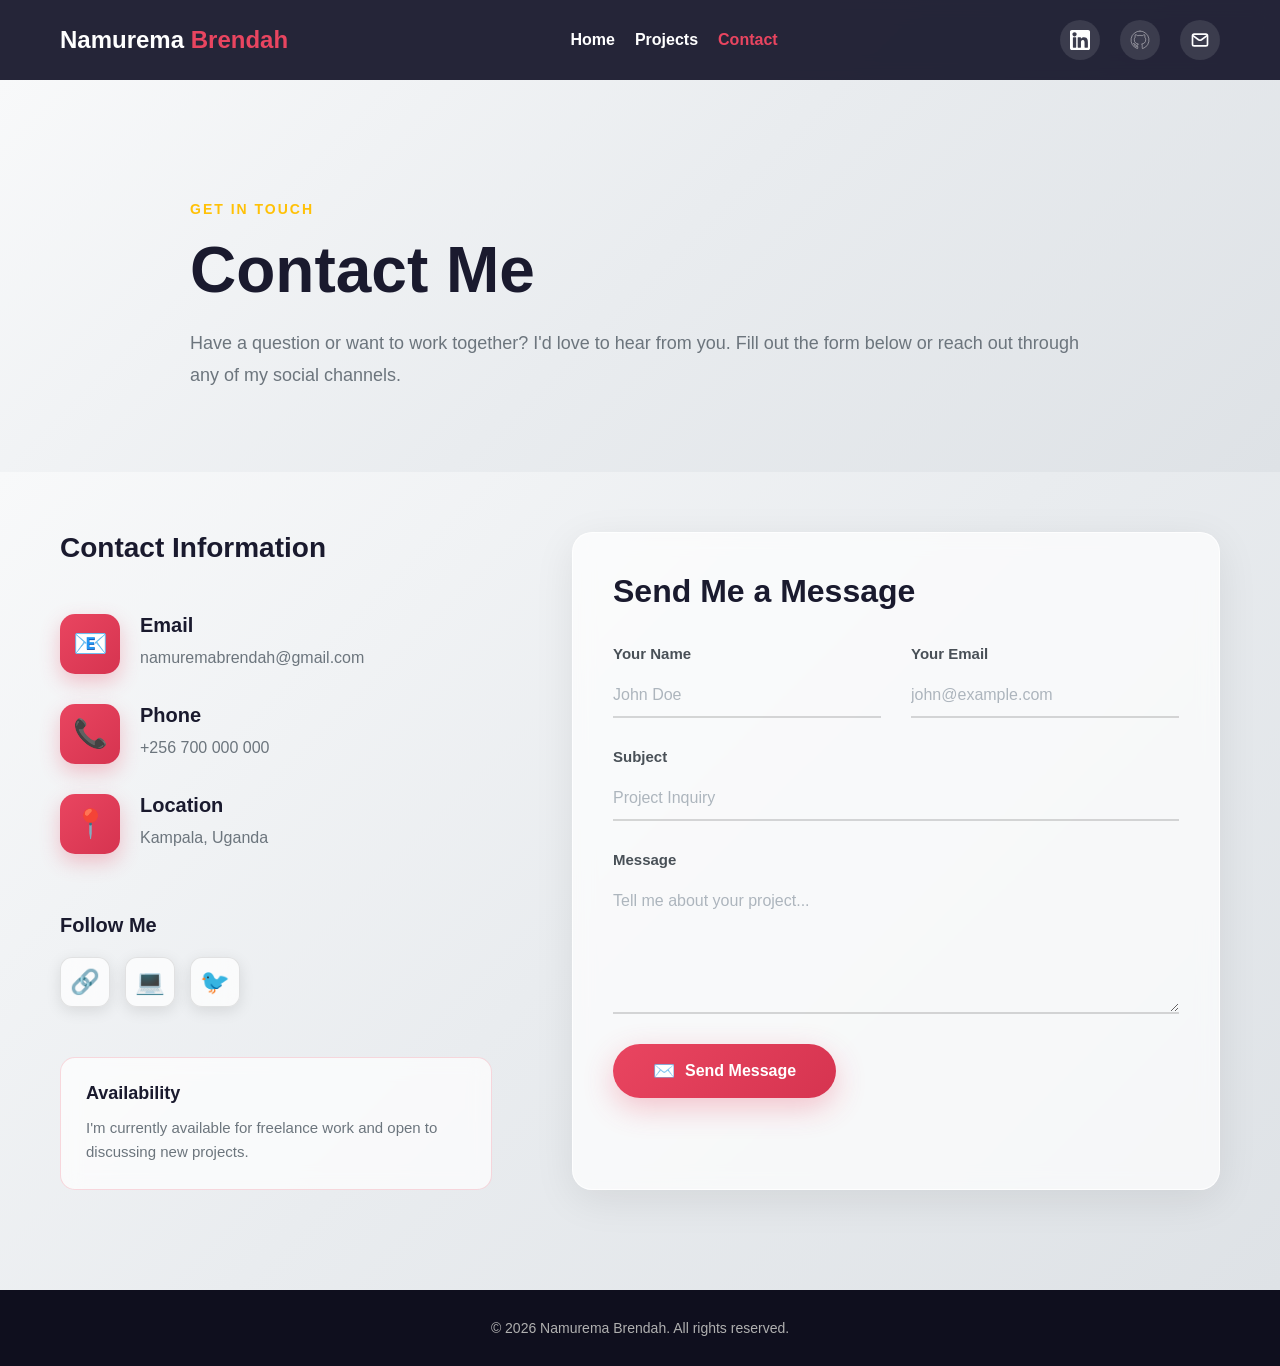
==== contact.html @ a41232cb "add the contact page" ====
<!DOCTYPE html>
<html lang="en">
<head>
    <meta charset="UTF-8">
    <meta name="viewport" content="width=device-width, initial-scale=1.0">
    <title>Contact - Brendah Namurema</title>
    <link rel="stylesheet" href="css/styles.css">
</head>
<body>
    <!-- Navigation -->
    <header class="header">
        <div class="logo">
           Namurema <span class="highlight">Brendah</span>
        </div>
        <nav class="nav">
            <a href="index.html" class="nav-link">Home</a>
            <a href="projects.html" class="nav-link">Projects</a>
            <a href="contact.html" class="nav-link active">Contact</a>
        </nav>
        <div class="social-icons">
            <a href="https://www.linkedin.com/in/brenda-namurema-421119208/" class="icon-link">
                <img src="assets/icons/linkedin-svgrepo-com.svg" alt="LinkedIn">
            </a>
            <a href="https://github.com/Namurema" class="icon-link">
                <img src="assets/icons/github-svgrepo-com.svg" alt="Github">
            </a>
            <a href="mailto:namuremabrendah@gmail.com" class="icon-link">
                <img src="assets/icons/email-svgrepo-com.svg" alt="Email">
            </a>
        </div>
    </header>

    <!-- Contact Hero Section -->
    <section class="contact-hero">
        <div class="contact-hero-content">
            <span class="section-label">GET IN TOUCH</span>
            <h1 class="contact-main-title">Contact Me</h1>
            <p class="contact-subtitle">
                Have a question or want to work together? I'd love to hear from you. Fill out the form below or 
                reach out through any of my social channels.
            </p>
        </div>
    </section>

    <!-- Contact Content Section -->
    <section class="contact-content">
        <div class="contact-container">
            
            <!-- Contact Information -->
            <div class="contact-info">
                <h2 class="contact-info-title">Contact Information</h2>
                
                <div class="contact-item">
                    <div class="contact-icon email-icon">
                        <span>📧</span>
                    </div>
                    <div class="contact-details">
                        <h3 class="contact-label">Email</h3>
                        <p class="contact-value">namuremabrendah@gmail.com</p>
                    </div>
                </div>
                
                <div class="contact-item">
                    <div class="contact-icon phone-icon">
                        <span>📞</span>
                    </div>
                    <div class="contact-details">
                        <h3 class="contact-label">Phone</h3>
                        <p class="contact-value">+256 700 000 000</p>
                    </div>
                </div>
                
                <div class="contact-item">
                    <div class="contact-icon location-icon">
                        <span>📍</span>
                    </div>
                    <div class="contact-details">
                        <h3 class="contact-label">Location</h3>
                        <p class="contact-value">Kampala, Uganda</p>
                    </div>
                </div>
                
                <div class="follow-section">
                    <h3 class="follow-title">Follow Me</h3>
                    <div class="follow-icons">
                        <a href="https://www.linkedin.com/in/brenda-namurema-421119208/" class="follow-icon">
                            <span>🔗</span>
                        </a>
                        <a href="https://github.com/Namurema" class="follow-icon">
                            <span>💻</span>
                        </a>
                        <a href="#" class="follow-icon">
                            <span>🐦</span>
                        </a>
                    </div>
                </div>
                
                <div class="availability">
                    <h3 class="availability-title">Availability</h3>
                    <p class="availability-text">
                        I'm currently available for freelance work and open to discussing new projects.
                    </p>
                </div>
            </div>
            
            <!-- Contact Form -->
            <div class="contact-form-wrapper">
                <h2 class="form-title">Send Me a Message</h2>
                <form class="contact-form" action="#" method="POST">
                    <div class="form-row">
                        <div class="form-group">
                            <label for="name">Your Name</label>
                            <input type="text" id="name" name="name" placeholder="John Doe" required>
                        </div>
                        <div class="form-group">
                            <label for="email">Your Email</label>
                            <input type="email" id="email" name="email" placeholder="john@example.com" required>
                        </div>
                    </div>
                    
                    <div class="form-group">
                        <label for="subject">Subject</label>
                        <input type="text" id="subject" name="subject" placeholder="Project Inquiry" required>
                    </div>
                    
                    <div class="form-group">
                        <label for="message">Message</label>
                        <textarea id="message" name="message" rows="6" placeholder="Tell me about your project..." required></textarea>
                    </div>
                    
                    <button type="submit" class="btn-submit">
                        <span class="submit-icon">✉️</span>
                        Send Message
                    </button>
                </form>
            </div>
            
        </div>
    </section>

    <!-- Footer -->
    <footer class="footer">
        <p class="footer-text">© 2026 Namurema Brendah. All rights reserved.</p>
    </footer>

</body>
</html>
---- css/styles.css ----
*{
    margin : 0;
    padding : 0;
    box-sizing : border-box;
}
body {
    font-family: 'Arial', sans-serif;
    background: linear-gradient(135deg, #f8f9fa 0%, #e9ecef 50%, #dee2e6 100%);
    color: #333;
    min-height: 100vh;
}
.header {
    display: flex;
    justify-content: space-between;
    align-items: center;
    padding: 20px 60px;
    background: rgba(26, 26, 46, 0.95);
    backdrop-filter: blur(10px);
}
.logo {
    font-size: 24px;
    font-weight: 600;
    color: white;
}

.highlight {
    color: #e94560;
}
.nav {
    display: flex;
    gap: 20px;
}
.nav-link {
    color: white;
    text-decoration: none;
    font-size: 16px;
    transition: color 0.3s ;
    font-weight: 600;
}
.nav-link:hover,
.nav-link.active {
    color: #e94560;
}
.social-icons {
    display: flex;
    gap: 20px;
}
.icon-link {
    width: 40px;
    height: 40px;
    display: flex;
    align-items: center;
    justify-content: center;
    border-radius: 50%;
    background: rgba(255, 255, 255, 0.1);
    transition: all 0.3s ease;
}
.icon-link:hover {
    background: #e94560;
    transform: translateY(-3px);
    box-shadow: 0 5px 15px rgba(233, 69, 96, 0.4);
}
.icon-link img {
    width: 20px;
    height: 20px;
    filter: brightness(0) invert(1);
    transition: all 0.3s ease;
}
.icon-link:hover img {
    filter: brightness(0) invert(1);
    transform: scale(1.1);
}

.hero {
    display: flex;
    justify-content: space-between;
    align-items: center;
    padding: 80px 60px;
    min-height: calc(100vh - 84px);
    gap: 60px;
}
.hero-content {
    max-width: 600px;
    flex: 1;
}

.hero-title {
    font-size: 64px;
    font-weight: 700;
    color: #1a1a2e;
    margin-bottom: 10px;
    line-height: 1.2;
}

.hero-subtitle {
    font-size: 32px;
    font-weight: 400;
    color: #495057;
    margin-bottom: 30px;
}

.hero-description {
    font-size: 18px;
    line-height: 1.8;
    color: #6c757d;
    margin-bottom: 40px;
    max-width: 540px;
}
.hero-buttons {
    display: flex;
    gap: 20px;
    flex-wrap: wrap;
}
.btn {
    padding: 16px 32px;
    font-size: 16px;
    font-weight: 600;
    border: 2px solid transparent;
    border-radius: 50px;
    cursor: pointer;
    transition: all 0.3s;
    text-decoration: none;
    display: inline-flex;
    align-items: center;
    gap: 10px;
}
.btn-primary {
    background: linear-gradient(135deg, #e94560 0%, #d63450 100%);
    color: white;
    box-shadow: 0 8px 20px rgba(233, 69, 96, 0.3) ;
}
.btn-primary:hover {
    transform: translateY(-2px);
    box-shadow:0 8px 20px rgba(233, 69, 96, 0.3);
}

.btn-secondary {
    background: transparent;
    color: #e94560;
    border: 2px solid #e94560;
}

.btn-secondary:hover {
    background: #e94560;
    color: #fff;
    transform: translateY(-2px);
}

.btn-icon {
    font-size: 20px;
}

.btn-arrow {
    font-size: 20px;
    transition: transform 0.3s;
}

.btn-secondary:hover .btn-arrow {
    transform: translateX(5px);
}

/* Profile Image with Pink Side Border */
.hero-image {
    flex: 1;
    display: flex;
    justify-content: center;
    align-items: center;
    position: relative;
    max-width: 500px;
}

.hero-image img {
    width: 450px;
    height: 550px;
    object-fit: cover;
    border-radius: 20px;
    position: relative;
    z-index: 2;
}

/* Solid pink L-shaped border/shadow on right and bottom */
.hero-image::before {
    content: '';
    position: absolute;
    width: 450px;
    height: 550px;
    background: #e94560;
    border-radius: 20px;
    top: 20px;
    right: -20px;
    z-index: 1;
}

/* Subtle glow effect */
.hero-image::after {
    content: '';
    position: absolute;
    width: 450px;
    height: 550px;
    border-radius: 20px;
    background: radial-gradient(circle, rgba(233, 69, 96, 0.15) 0%, transparent 70%);
    top: 0;
    left: 0;
    z-index: 0;
}
@media (max-width: 1024px) {
    .hero {
        flex-direction: column;
        text-align: center;
        padding: 60px 40px;
    }
    
    .hero-content {
        max-width: 100%;
    }
    
    .hero-title {
        font-size: 56px;
    }
    
    .hero-buttons {
        justify-content: center;
    }
    
    .hero-image img {
        width: 350px;
        height: 430px;
    }
    
    .hero-image::before {
        width: 350px;
        height: 430px;
        top: 15px;
        right: -15px;
    }
    
    .hero-image::after {
        width: 350px;
        height: 430px;
    }
}

@media (max-width: 768px) {
    .header {
        padding: 15px 30px;
        flex-wrap: wrap;
        gap: 15px;
    }
    
    .nav {
        order: 3;
        width: 100%;
        justify-content: center;
        gap: 20px;
    }
    
    .hero-title {
        font-size: 48px;
    }
    
    .hero-subtitle {
        font-size: 24px;
    }
    
    .hero-image img {
        width: 300px;
        height: 370px;
    }
    
    .hero-image::before {
        width: 300px;
        height: 370px;
        top: 15px;
        right: -15px;
    }
    
    .hero-image::after {
        width: 300px;
        height: 370px;
    }
}

/* ============================================
   ABOUT SECTION
   ============================================ */
.about {
    background: #1a1a2e;
    padding: 100px 60px;
}

.about-content {
    display: grid;
    grid-template-columns: 1fr 1fr;
    gap: 80px;
    max-width: 1400px;
    margin: 0 auto;
}

.section-label {
    color: #ffc107;
    font-size: 14px;
    font-weight: 700;
    letter-spacing: 2px;
    text-transform: uppercase;
}

.section-title {
    font-size: 48px;
    font-weight: 700;
    color: #fff;
    margin: 15px 0 30px;
    position: relative;
    display: inline-block;
}

.section-title::after {
    content: '';
    position: absolute;
    bottom: -10px;
    left: 0;
    width: 100px;
    height: 4px;
    background: #e94560;
}

.about-description {
    color: #c7c7c7;
    font-size: 18px;
    line-height: 1.8;
    margin-bottom: 20px;
}

.stats-grid {
    display: grid;
    grid-template-columns: repeat(2, 1fr);
    gap: 40px;
    margin-top: 50px;
}

.stat-item {
    text-align: left;
}

.stat-number {
    font-size: 48px;
    font-weight: 700;
    color: #e94560;
    margin-bottom: 10px;
}

.stat-label {
    color: #b0b0b0;
    font-size: 16px;
}

.about-skills {
    color: #fff;
}

.skills-title {
    font-size: 32px;
    font-weight: 700;
    margin-bottom: 40px;
}

.skill-item {
    margin-bottom: 30px;
}

.skill-header {
    display: flex;
    justify-content: space-between;
    margin-bottom: 10px;
}

.skill-name {
    font-size: 18px;
    color: #fff;
}

.skill-percentage {
    font-size: 18px;
    font-weight: 700;
    color: #e94560;
}

.skill-bar {
    width: 100%;
    height: 10px;
    background: #2a2a3e;
    border-radius: 10px;
    overflow: hidden;
}

.skill-progress {
    height: 100%;
    background: linear-gradient(90deg, #e94560 0%, #d63450 100%);
    border-radius: 10px;
    transition: width 1s ease;
}

/* ============================================
   PORTFOLIO SECTION
   ============================================ */
.portfolio {
    background: #f8f9fa;
    padding: 100px 60px;
}

.portfolio-container {
    max-width: 1400px;
    margin: 0 auto;
}

.portfolio .section-title {
    color: #1a1a2e;
}

.projects-grid {
    display: grid;
    grid-template-columns: repeat(3, 1fr);
    gap: 30px;
    margin: 60px 0;
}

.project-card {
    border-radius: 20px;
    overflow: hidden;
    box-shadow: 0 10px 30px rgba(0, 0, 0, 0.1);
    transition: transform 0.3s ease, box-shadow 0.3s ease;
    cursor: pointer;
}

.project-card:hover {
    transform: translateY(-10px);
    box-shadow: 0 15px 40px rgba(233, 69, 96, 0.2);
}

.project-card img {
    width: 100%;
    height: 300px;
    object-fit: cover;
    display: block;
}

.btn-view-all {
    display: inline-flex;
    align-items: center;
    gap: 10px;
    padding: 16px 40px;
    background: transparent;
    color: #e94560;
    border: 2px solid #e94560;
    border-radius: 50px;
    font-size: 16px;
    font-weight: 600;
    text-decoration: none;
    transition: all 0.3s ease;
    margin: 20px auto;
    display: block;
    width: fit-content;
}

.btn-view-all:hover {
    background: #e94560;
    color: #fff;
    transform: translateY(-2px);
}

.btn-view-all .btn-arrow {
    transition: transform 0.3s;
}

.btn-view-all:hover .btn-arrow {
    transform: translateX(5px);
}

/* ============================================
   SERVICES SECTION
   ============================================ */
.services {
    background: #1a1a2e;
    padding: 100px 60px;
}

.services-container {
    max-width: 1400px;
    margin: 0 auto;
}

.services .section-title {
    color: #fff;
    margin-bottom: 60px;
}

.services-grid {
    display: grid;
    grid-template-columns: repeat(3, 1fr);
    gap: 30px;
}

.service-card {
    background: rgba(255, 255, 255, 0.05);
    padding: 40px 30px;
    border-radius: 15px;
    border: 1px solid rgba(255, 255, 255, 0.1);
    transition: all 0.3s ease;
}

.service-card:hover {
    background: rgba(233, 69, 96, 0.1);
    border-color: #e94560;
    transform: translateY(-5px);
}

.service-icon {
    font-size: 48px;
    margin-bottom: 20px;
}

.service-title {
    font-size: 24px;
    font-weight: 700;
    color: #fff;
    margin-bottom: 15px;
}

.service-description {
    color: #b0b0b0;
    font-size: 16px;
    line-height: 1.6;
}

/* ============================================
   CTA SECTION
   ============================================ */
.cta {
    background: #f8f9fa;
    padding: 100px 60px;
    text-align: center;
}

.cta-container {
    max-width: 900px;
    margin: 0 auto;
}

.cta-title {
    font-size: 48px;
    font-weight: 700;
    color: #1a1a2e;
    margin-bottom: 20px;
}

.cta-description {
    font-size: 18px;
    color: #6c757d;
    line-height: 1.8;
    margin-bottom: 40px;
}

.btn-cta {
    padding: 18px 50px;
    background: linear-gradient(135deg, #e94560 0%, #d63450 100%);
    color: #fff;
    border: none;
    border-radius: 50px;
    font-size: 18px;
    font-weight: 600;
    text-decoration: none;
    display: inline-block;
    box-shadow: 0 10px 30px rgba(233, 69, 96, 0.3);
    transition: all 0.3s ease;
}

.btn-cta:hover {
    transform: translateY(-3px);
    box-shadow: 0 15px 40px rgba(233, 69, 96, 0.4);
}

/* ============================================
   FOOTER
   ============================================ */
.footer {
    background: #0f0f1e;
    padding: 30px 60px;
    text-align: center;
}

.footer-text {
    color: #b0b0b0;
    font-size: 14px;
}

/* ============================================
   ADDITIONAL RESPONSIVE DESIGN
   ============================================ */
@media (max-width: 1024px) {
    .about-content {
        grid-template-columns: 1fr;
        gap: 60px;
    }
    
    .projects-grid {
        grid-template-columns: repeat(2, 1fr);
    }
    
    .services-grid {
        grid-template-columns: repeat(2, 1fr);
    }
}

@media (max-width: 768px) {
    .about,
    .portfolio,
    .services,
    .cta {
        padding: 60px 30px;
    }
    
    .section-title {
        font-size: 36px;
    }
    
    .stats-grid {
        grid-template-columns: 1fr;
        gap: 30px;
    }
    
    .projects-grid {
        grid-template-columns: 1fr;
    }
    
    .services-grid {
        grid-template-columns: 1fr;
    }
    
    .cta-title {
        font-size: 32px;
    }
}

/* ============================================
   PROJECTS PAGE STYLES
   ============================================ */

/* Projects Hero Section */
.projects-hero {
    background: linear-gradient(135deg, #f8f9fa 0%, #e9ecef 50%, #dee2e6 100%);
    padding: 120px 60px 80px;
    text-align: center;
}

.projects-hero-content {
    max-width: 900px;
    margin: 0 auto;
}

.projects-main-title {
    font-size: 64px;
    font-weight: 700;
    color: #1a1a2e;
    margin: 15px 0 20px;
}

.projects-subtitle {
    font-size: 18px;
    color: #6c757d;
    line-height: 1.8;
}

/* Filter Section with Glass Morphism */
.projects-filter-section {
    background: linear-gradient(135deg, #f8f9fa 0%, #e9ecef 50%, #dee2e6 100%);
    padding: 40px 60px;
    position: sticky;
    top: 0;
    z-index: 100;
    backdrop-filter: blur(10px);
}

.filter-container {
    display: flex;
    justify-content: center;
    gap: 15px;
    flex-wrap: wrap;
    max-width: 1400px;
    margin: 0 auto;
}

.filter-btn {
    padding: 12px 28px;
    background: rgba(255, 255, 255, 0.4);
    backdrop-filter: blur(10px);
    border: 1px solid rgba(255, 255, 255, 0.6);
    border-radius: 50px;
    color: #495057;
    font-size: 15px;
    font-weight: 600;
    cursor: pointer;
    transition: all 0.3s ease;
    box-shadow: 0 4px 15px rgba(0, 0, 0, 0.1);
}

.filter-btn:hover {
    background: rgba(233, 69, 96, 0.2);
    border-color: #e94560;
    color: #e94560;
    transform: translateY(-2px);
    box-shadow: 0 6px 20px rgba(233, 69, 96, 0.2);
}

.filter-btn.active {
    background: linear-gradient(135deg, #e94560 0%, #d63450 100%);
    border-color: #e94560;
    color: #fff;
    box-shadow: 0 6px 20px rgba(233, 69, 96, 0.3);
}

/* All Projects Section */
.all-projects {
    background: linear-gradient(135deg, #f8f9fa 0%, #e9ecef 50%, #dee2e6 100%);
    padding: 60px 60px 100px;
}

.all-projects-container {
    max-width: 1400px;
    margin: 0 auto;
    display: grid;
    grid-template-columns: repeat(3, 1fr);
    gap: 40px;
}

/* Project Item with Glass Morphism */
.project-item {
    background: rgba(255, 255, 255, 0.6);
    backdrop-filter: blur(10px);
    border: 1px solid rgba(255, 255, 255, 0.8);
    border-radius: 20px;
    overflow: hidden;
    box-shadow: 0 10px 40px rgba(0, 0, 0, 0.1);
    transition: all 0.4s ease;
}

.project-item:hover {
    transform: translateY(-10px);
    box-shadow: 0 20px 60px rgba(233, 69, 96, 0.15);
    border-color: rgba(233, 69, 96, 0.3);
}

.project-image-wrapper {
    width: 100%;
    height: 250px;
    overflow: hidden;
    position: relative;
}

.project-image-wrapper::after {
    content: '';
    position: absolute;
    top: 0;
    left: 0;
    right: 0;
    bottom: 0;
    background: linear-gradient(180deg, transparent 0%, rgba(0, 0, 0, 0.3) 100%);
    opacity: 0;
    transition: opacity 0.3s;
}

.project-item:hover .project-image-wrapper::after {
    opacity: 1;
}

.project-image-wrapper img {
    width: 100%;
    height: 100%;
    object-fit: cover;
    transition: transform 0.4s ease;
}

.project-item:hover .project-image-wrapper img {
    transform: scale(1.1);
}

.project-info {
    padding: 30px;
}

.project-category {
    display: inline-block;
    padding: 6px 16px;
    border-radius: 20px;
    font-size: 12px;
    font-weight: 700;
    text-transform: uppercase;
    letter-spacing: 1px;
    margin-bottom: 15px;
}

.project-category.web-dev {
    background: rgba(255, 193, 7, 0.2);
    color: #ff9800;
    border: 1px solid rgba(255, 193, 7, 0.4);
}

.project-category.mobile-app {
    background: rgba(255, 193, 7, 0.2);
    color: #ff9800;
    border: 1px solid rgba(255, 193, 7, 0.4);
}

.project-category.ui-design {
    background: rgba(255, 193, 7, 0.2);
    color: #ff9800;
    border: 1px solid rgba(255, 193, 7, 0.4);
}

.project-category.fullstack-dev {
    background: rgba(255, 193, 7, 0.2);
    color: #ff9800;
    border: 1px solid rgba(255, 193, 7, 0.4);
}

.project-name {
    font-size: 24px;
    font-weight: 700;
    color: #e94560;
    margin-bottom: 12px;
}

.project-desc {
    font-size: 15px;
    color: #6c757d;
    line-height: 1.6;
    margin-bottom: 20px;
}

.project-tech {
    display: flex;
    flex-wrap: wrap;
    gap: 8px;
    margin-bottom: 20px;
}

.tech-tag {
    padding: 6px 14px;
    background: rgba(26, 26, 46, 0.08);
    border: 1px solid rgba(26, 26, 46, 0.15);
    border-radius: 20px;
    font-size: 13px;
    color: #495057;
    font-weight: 500;
}

.project-links {
    display: flex;
    gap: 15px;
}

.project-link {
    display: inline-flex;
    align-items: center;
    gap: 6px;
    padding: 8px 16px;
    background: rgba(233, 69, 96, 0.1);
    border: 1px solid rgba(233, 69, 96, 0.3);
    border-radius: 20px;
    color: #e94560;
    font-size: 14px;
    font-weight: 600;
    text-decoration: none;
    transition: all 0.3s ease;
}

.project-link:hover {
    background: #e94560;
    color: #fff;
    transform: translateY(-2px);
    box-shadow: 0 5px 15px rgba(233, 69, 96, 0.3);
}

.link-icon {
    font-size: 16px;
}

/* Project CTA Section */
.project-cta {
    background: #fff;
    padding: 100px 60px;
    text-align: center;
}

.project-cta-container {
    max-width: 900px;
    margin: 0 auto;
}

.project-cta-title {
    font-size: 48px;
    font-weight: 700;
    color: #1a1a2e;
    margin-bottom: 20px;
}

.project-cta-description {
    font-size: 18px;
    color: #6c757d;
    line-height: 1.8;
    margin-bottom: 40px;
}

/* Responsive Design for Projects Page */
@media (max-width: 1024px) {
    .all-projects-container {
        grid-template-columns: repeat(2, 1fr);
        gap: 30px;
    }
    
    .projects-main-title {
        font-size: 48px;
    }
}

@media (max-width: 768px) {
    .projects-hero {
        padding: 80px 30px 60px;
    }
    
    .projects-main-title {
        font-size: 36px;
    }
    
    .projects-filter-section {
        padding: 30px 20px;
    }
    
    .filter-container {
        gap: 10px;
    }
    
    .filter-btn {
        padding: 10px 20px;
        font-size: 14px;
    }
    
    .all-projects {
        padding: 40px 20px 60px;
    }
    
    .all-projects-container {
        grid-template-columns: 1fr;
        gap: 30px;
    }
    
    .project-cta {
        padding: 60px 30px;
    }
    
    .project-cta-title {
        font-size: 32px;
    }
}

/* ============================================
   CONTACT PAGE STYLES
   ============================================ */

/* Contact Hero Section */
.contact-hero {
    background: linear-gradient(135deg, #f8f9fa 0%, #e9ecef 50%, #dee2e6 100%);
    padding: 120px 60px 80px;
}

.contact-hero-content {
    max-width: 900px;
    margin: 0 auto;
}

.contact-main-title {
    font-size: 64px;
    font-weight: 700;
    color: #1a1a2e;
    margin: 15px 0 20px;
}

.contact-subtitle {
    font-size: 18px;
    color: #6c757d;
    line-height: 1.8;
}

/* Contact Content Section */
.contact-content {
    background: linear-gradient(135deg, #f8f9fa 0%, #e9ecef 50%, #dee2e6 100%);
    padding: 60px 60px 100px;
}

.contact-container {
    max-width: 1400px;
    margin: 0 auto;
    display: grid;
    grid-template-columns: 1fr 1.5fr;
    gap: 80px;
}

/* Contact Information */
.contact-info {
    display: flex;
    flex-direction: column;
    gap: 30px;
}

.contact-info-title {
    font-size: 28px;
    font-weight: 700;
    color: #1a1a2e;
    margin-bottom: 20px;
}

.contact-item {
    display: flex;
    align-items: flex-start;
    gap: 20px;
}

.contact-icon {
    width: 60px;
    height: 60px;
    border-radius: 15px;
    display: flex;
    align-items: center;
    justify-content: center;
    font-size: 28px;
    flex-shrink: 0;
    background: linear-gradient(135deg, #e94560 0%, #d63450 100%);
    box-shadow: 0 8px 20px rgba(233, 69, 96, 0.3);
}

.contact-details {
    flex: 1;
}

.contact-label {
    font-size: 20px;
    font-weight: 700;
    color: #1a1a2e;
    margin-bottom: 8px;
}

.contact-value {
    font-size: 16px;
    color: #6c757d;
    line-height: 1.6;
}

/* Follow Section */
.follow-section {
    margin-top: 30px;
}

.follow-title {
    font-size: 20px;
    font-weight: 700;
    color: #1a1a2e;
    margin-bottom: 20px;
}

.follow-icons {
    display: flex;
    gap: 15px;
}

.follow-icon {
    width: 50px;
    height: 50px;
    border-radius: 12px;
    background: rgba(255, 255, 255, 0.7);
    backdrop-filter: blur(10px);
    border: 1px solid rgba(0, 0, 0, 0.1);
    display: flex;
    align-items: center;
    justify-content: center;
    font-size: 24px;
    text-decoration: none;
    transition: all 0.3s ease;
    box-shadow: 0 4px 15px rgba(0, 0, 0, 0.1);
}

.follow-icon:hover {
    background: #e94560;
    transform: translateY(-3px);
    box-shadow: 0 8px 20px rgba(233, 69, 96, 0.3);
}

/* Availability */
.availability {
    padding: 25px;
    background: rgba(255, 255, 255, 0.7);
    backdrop-filter: blur(10px);
    border: 1px solid rgba(233, 69, 96, 0.2);
    border-radius: 15px;
    margin-top: 20px;
}

.availability-title {
    font-size: 18px;
    font-weight: 700;
    color: #1a1a2e;
    margin-bottom: 12px;
}

.availability-text {
    font-size: 15px;
    color: #6c757d;
    line-height: 1.6;
}

/* Contact Form */
.contact-form-wrapper {
    background: rgba(255, 255, 255, 0.7);
    backdrop-filter: blur(10px);
    border: 1px solid rgba(255, 255, 255, 0.8);
    border-radius: 20px;
    padding: 40px;
    box-shadow: 0 10px 40px rgba(0, 0, 0, 0.08);
}

.form-title {
    font-size: 32px;
    font-weight: 700;
    color: #1a1a2e;
    margin-bottom: 35px;
}

.contact-form {
    display: flex;
    flex-direction: column;
    gap: 30px;
}

.form-row {
    display: grid;
    grid-template-columns: 1fr 1fr;
    gap: 30px;
}

.form-group {
    display: flex;
    flex-direction: column;
}

.form-group label {
    font-size: 15px;
    font-weight: 600;
    color: #495057;
    margin-bottom: 12px;
}

/* Line-style inputs */
.form-group input,
.form-group textarea {
    font-family: 'Arial', sans-serif;
    font-size: 16px;
    padding: 12px 0;
    background: transparent;
    border: none;
    border-bottom: 2px solid rgba(0, 0, 0, 0.15);
    color: #1a1a2e;
    transition: all 0.3s ease;
    outline: none;
}

.form-group input::placeholder,
.form-group textarea::placeholder {
    color: #adb5bd;
}

.form-group input:focus,
.form-group textarea:focus {
    border-bottom-color: #e94560;
    padding-left: 8px;
}

.form-group textarea {
    resize: vertical;
    min-height: 120px;
}

.btn-submit {
    width: fit-content;
    padding: 16px 40px;
    background: linear-gradient(135deg, #e94560 0%, #d63450 100%);
    color: #fff;
    border: none;
    border-radius: 50px;
    font-size: 16px;
    font-weight: 600;
    display: inline-flex;
    align-items: center;
    gap: 10px;
    cursor: pointer;
    box-shadow: 0 10px 30px rgba(233, 69, 96, 0.3);
    transition: all 0.3s ease;
}

.btn-submit:hover {
    transform: translateY(-3px);
    box-shadow: 0 15px 40px rgba(233, 69, 96, 0.4);
}

.submit-icon {
    font-size: 18px;
}

/* Responsive Design for Contact Page */
@media (max-width: 1024px) {
    .contact-container {
        grid-template-columns: 1fr;
        gap: 60px;
    }
    
    .contact-main-title {
        font-size: 48px;
    }
}

@media (max-width: 768px) {
    .contact-hero {
        padding: 80px 30px 60px;
    }
    
    .contact-main-title {
        font-size: 36px;
    }
    
    .contact-content {
        padding: 40px 20px 60px;
    }
    
    .contact-form-wrapper {
        padding: 30px 20px;
    }
    
    .form-row {
        grid-template-columns: 1fr;
        gap: 30px;
    }
    
    .form-title {
        font-size: 24px;
    }
}
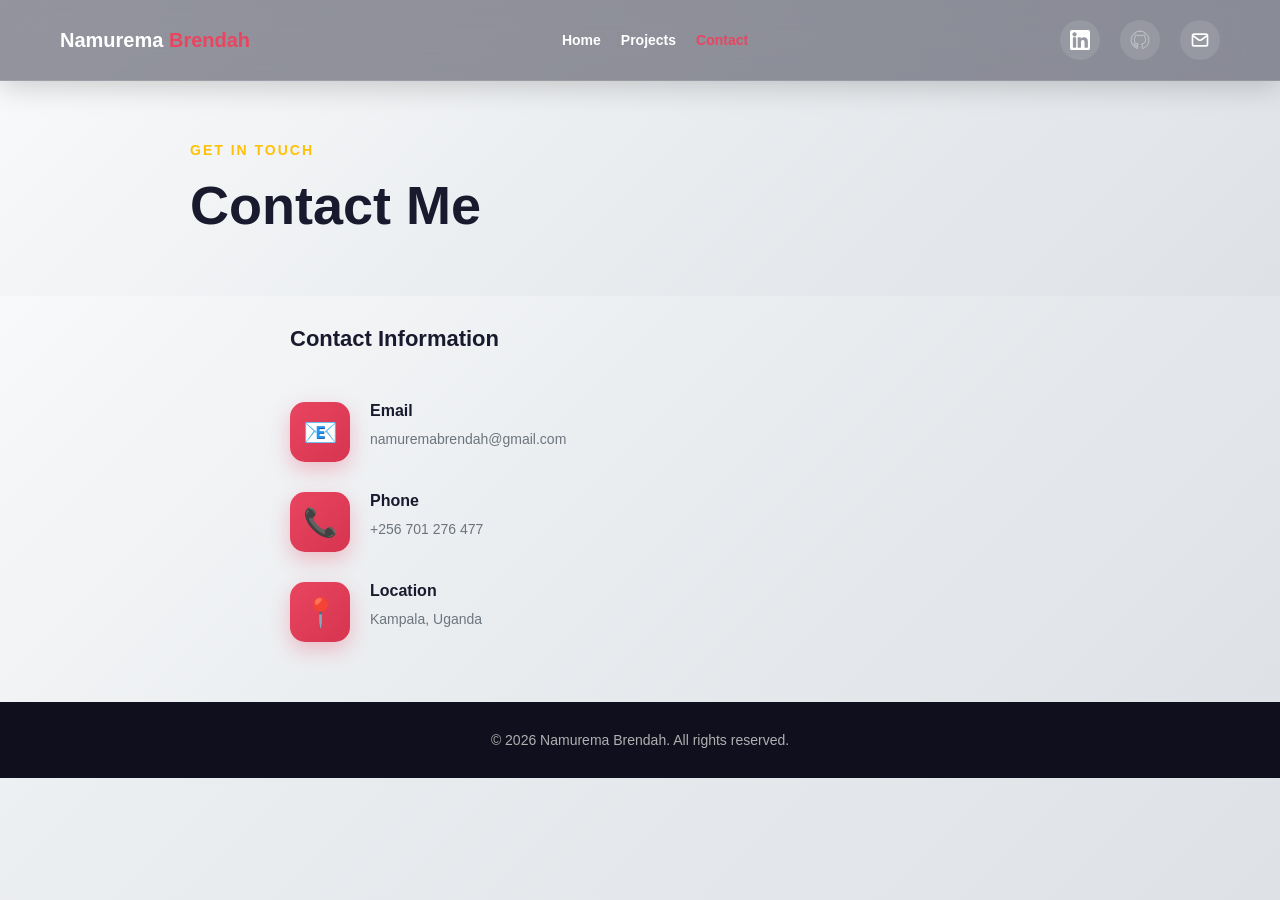
==== commit 26efd188: "connects links" ====
--- a/contact.html
+++ b/contact.html
@@ -35,10 +35,7 @@
         <div class="contact-hero-content">
             <span class="section-label">GET IN TOUCH</span>
             <h1 class="contact-main-title">Contact Me</h1>
-            <p class="contact-subtitle">
-                Have a question or want to work together? I'd love to hear from you. Fill out the form below or 
-                reach out through any of my social channels.
-            </p>
+            
         </div>
     </section>
 
@@ -66,7 +63,7 @@
                     </div>
                     <div class="contact-details">
                         <h3 class="contact-label">Phone</h3>
-                        <p class="contact-value">+256 700 000 000</p>
+                        <p class="contact-value">+256 701 276 477</p>
                     </div>
                 </div>
                 
@@ -80,59 +77,6 @@
                     </div>
                 </div>
                 
-                <div class="follow-section">
-                    <h3 class="follow-title">Follow Me</h3>
-                    <div class="follow-icons">
-                        <a href="https://www.linkedin.com/in/brenda-namurema-421119208/" class="follow-icon">
-                            <span>🔗</span>
-                        </a>
-                        <a href="https://github.com/Namurema" class="follow-icon">
-                            <span>💻</span>
-                        </a>
-                        <a href="#" class="follow-icon">
-                            <span>🐦</span>
-                        </a>
-                    </div>
-                </div>
-                
-                <div class="availability">
-                    <h3 class="availability-title">Availability</h3>
-                    <p class="availability-text">
-                        I'm currently available for freelance work and open to discussing new projects.
-                    </p>
-                </div>
-            </div>
-            
-            <!-- Contact Form -->
-            <div class="contact-form-wrapper">
-                <h2 class="form-title">Send Me a Message</h2>
-                <form class="contact-form" action="#" method="POST">
-                    <div class="form-row">
-                        <div class="form-group">
-                            <label for="name">Your Name</label>
-                            <input type="text" id="name" name="name" placeholder="John Doe" required>
-                        </div>
-                        <div class="form-group">
-                            <label for="email">Your Email</label>
-                            <input type="email" id="email" name="email" placeholder="john@example.com" required>
-                        </div>
-                    </div>
-                    
-                    <div class="form-group">
-                        <label for="subject">Subject</label>
-                        <input type="text" id="subject" name="subject" placeholder="Project Inquiry" required>
-                    </div>
-                    
-                    <div class="form-group">
-                        <label for="message">Message</label>
-                        <textarea id="message" name="message" rows="6" placeholder="Tell me about your project..." required></textarea>
-                    </div>
-                    
-                    <button type="submit" class="btn-submit">
-                        <span class="submit-icon">✉️</span>
-                        Send Message
-                    </button>
-                </form>
             </div>
             
         </div>
--- a/css/styles.css
+++ b/css/styles.css
@@ -14,11 +14,17 @@
     justify-content: space-between;
     align-items: center;
     padding: 20px 60px;
-    background: rgba(26, 26, 46, 0.95);
-    backdrop-filter: blur(10px);
+    background: rgba(26, 26, 46, 0.45);
+    backdrop-filter: blur(20px);
+    -webkit-backdrop-filter: blur(20px);
+    border-bottom: 1px solid rgba(255, 255, 255, 0.1);
+    box-shadow: 0 4px 30px rgba(0, 0, 0, 0.2);
+    position: sticky;
+    top: 0;
+    z-index: 100;
 }
 .logo {
-    font-size: 24px;
+    font-size: 20px;
     font-weight: 600;
     color: white;
 }
@@ -33,7 +39,7 @@
 .nav-link {
     color: white;
     text-decoration: none;
-    font-size: 16px;
+    font-size: 14px;
     transition: color 0.3s ;
     font-weight: 600;
 }
@@ -85,7 +91,7 @@
 }
 
 .hero-title {
-    font-size: 64px;
+    font-size: 54px;
     font-weight: 700;
     color: #1a1a2e;
     margin-bottom: 10px;
@@ -93,14 +99,14 @@
 }
 
 .hero-subtitle {
-    font-size: 32px;
+    font-size: 26px;
     font-weight: 400;
     color: #495057;
     margin-bottom: 30px;
 }
 
 .hero-description {
-    font-size: 18px;
+    font-size: 15px;
     line-height: 1.8;
     color: #6c757d;
     margin-bottom: 40px;
@@ -112,38 +118,43 @@
     flex-wrap: wrap;
 }
 .btn {
-    padding: 16px 32px;
-    font-size: 16px;
+    padding: 11px 24px;
+    font-size: 14px;
     font-weight: 600;
-    border: 2px solid transparent;
+    border: 1px solid transparent;
     border-radius: 50px;
     cursor: pointer;
     transition: all 0.3s;
     text-decoration: none;
     display: inline-flex;
     align-items: center;
-    gap: 10px;
+    gap: 8px;
+    backdrop-filter: blur(10px);
+    -webkit-backdrop-filter: blur(10px);
 }
 .btn-primary {
-    background: linear-gradient(135deg, #e94560 0%, #d63450 100%);
+    background: rgba(233, 69, 96, 0.65);
     color: white;
-    box-shadow: 0 8px 20px rgba(233, 69, 96, 0.3) ;
+    border: 1px solid rgba(233, 69, 96, 0.5);
+    box-shadow: 0 4px 15px rgba(233, 69, 96, 0.25);
 }
 .btn-primary:hover {
+    background: rgba(233, 69, 96, 0.85);
     transform: translateY(-2px);
-    box-shadow:0 8px 20px rgba(233, 69, 96, 0.3);
+    box-shadow: 0 8px 20px rgba(233, 69, 96, 0.35);
 }
 
 .btn-secondary {
-    background: transparent;
+    background: rgba(255, 255, 255, 0.08);
     color: #e94560;
-    border: 2px solid #e94560;
+    border: 1px solid rgba(233, 69, 96, 0.55);
 }
 
 .btn-secondary:hover {
-    background: #e94560;
+    background: rgba(233, 69, 96, 0.7);
     color: #fff;
     transform: translateY(-2px);
+    border-color: transparent;
 }
 
 .btn-icon {
@@ -305,7 +316,7 @@
 }
 
 .section-title {
-    font-size: 48px;
+    font-size: 40px;
     font-weight: 700;
     color: #fff;
     margin: 15px 0 30px;
@@ -325,7 +336,7 @@
 
 .about-description {
     color: #c7c7c7;
-    font-size: 18px;
+    font-size: 15px;
     line-height: 1.8;
     margin-bottom: 20px;
 }
@@ -358,7 +369,7 @@
 }
 
 .skills-title {
-    font-size: 32px;
+    font-size: 26px;
     font-weight: 700;
     margin-bottom: 40px;
 }
@@ -374,12 +385,12 @@
 }
 
 .skill-name {
-    font-size: 18px;
+    font-size: 15px;
     color: #fff;
 }
 
 .skill-percentage {
-    font-size: 18px;
+    font-size: 15px;
     font-weight: 700;
     color: #e94560;
 }
@@ -443,16 +454,57 @@
     display: block;
 }
 
+.project-card-image-wrapper {
+    position: relative;
+    width: 100%;
+    height: 300px;
+    overflow: hidden;
+    background: #1a1a2e;
+}
+
+.project-card-image-wrapper img {
+    width: 100%;
+    height: 100%;
+    object-fit: contain;
+    display: block;
+    transition: transform 0.4s ease;
+}
+
+.project-card:hover .project-card-image-wrapper img {
+    transform: scale(1.05);
+}
+
+.project-card-image-wrapper .github-overlay {
+    position: absolute;
+    top: 0;
+    left: 0;
+    right: 0;
+    bottom: 0;
+    display: flex;
+    align-items: center;
+    justify-content: center;
+    background: rgba(15, 15, 30, 0.45);
+    backdrop-filter: blur(6px);
+    -webkit-backdrop-filter: blur(6px);
+    opacity: 0;
+    transition: opacity 0.35s ease;
+    z-index: 3;
+}
+
+.project-card:hover .project-card-image-wrapper .github-overlay {
+    opacity: 1;
+}
+
 .btn-view-all {
     display: inline-flex;
     align-items: center;
-    gap: 10px;
-    padding: 16px 40px;
+    gap: 8px;
+    padding: 10px 28px;
     background: transparent;
     color: #e94560;
-    border: 2px solid #e94560;
+    border: 1.5px solid #e94560;
     border-radius: 50px;
-    font-size: 16px;
+    font-size: 13px;
     font-weight: 600;
     text-decoration: none;
     transition: all 0.3s ease;
@@ -514,12 +566,17 @@
 }
 
 .service-icon {
-    font-size: 48px;
+    font-size: 36px;
     margin-bottom: 20px;
+    color: #e94560;
+}
+
+.service-icon i {
+    color: #e94560;
 }
 
 .service-title {
-    font-size: 24px;
+    font-size: 20px;
     font-weight: 700;
     color: #fff;
     margin-bottom: 15px;
@@ -527,7 +584,7 @@
 
 .service-description {
     color: #b0b0b0;
-    font-size: 16px;
+    font-size: 14px;
     line-height: 1.6;
 }
 
@@ -546,26 +603,26 @@
 }
 
 .cta-title {
-    font-size: 48px;
+    font-size: 40px;
     font-weight: 700;
     color: #1a1a2e;
     margin-bottom: 20px;
 }
 
 .cta-description {
-    font-size: 18px;
+    font-size: 15px;
     color: #6c757d;
     line-height: 1.8;
     margin-bottom: 40px;
 }
 
 .btn-cta {
-    padding: 18px 50px;
+    padding: 12px 36px;
     background: linear-gradient(135deg, #e94560 0%, #d63450 100%);
     color: #fff;
     border: none;
     border-radius: 50px;
-    font-size: 18px;
+    font-size: 14px;
     font-weight: 600;
     text-decoration: none;
     display: inline-block;
@@ -647,7 +704,7 @@
 /* Projects Hero Section */
 .projects-hero {
     background: linear-gradient(135deg, #f8f9fa 0%, #e9ecef 50%, #dee2e6 100%);
-    padding: 120px 60px 80px;
+    padding: 50px 60px 30px;
     text-align: center;
 }
 
@@ -657,14 +714,14 @@
 }
 
 .projects-main-title {
-    font-size: 64px;
+    font-size: 54px;
     font-weight: 700;
     color: #1a1a2e;
     margin: 15px 0 20px;
 }
 
 .projects-subtitle {
-    font-size: 18px;
+    font-size: 15px;
     color: #6c757d;
     line-height: 1.8;
 }
@@ -672,7 +729,7 @@
 /* Filter Section with Glass Morphism */
 .projects-filter-section {
     background: linear-gradient(135deg, #f8f9fa 0%, #e9ecef 50%, #dee2e6 100%);
-    padding: 40px 60px;
+    padding: 20px 60px;
     position: sticky;
     top: 0;
     z-index: 100;
@@ -717,6 +774,14 @@
     box-shadow: 0 6px 20px rgba(233, 69, 96, 0.3);
 }
 
+.project-item {
+    transition: opacity 0.3s ease, transform 0.3s ease, all 0.4s ease;
+}
+
+.project-item.hidden {
+    display: none;
+}
+
 /* All Projects Section */
 .all-projects {
     background: linear-gradient(135deg, #f8f9fa 0%, #e9ecef 50%, #dee2e6 100%);
@@ -778,8 +843,60 @@
     transition: transform 0.4s ease;
 }
 
+.project-image-wrapper img.mobile-img {
+    object-fit: contain;
+    background: #1a1a2e;
+}
+
 .project-item:hover .project-image-wrapper img {
-    transform: scale(1.1);
+    transform: scale(1.05);
+}
+
+/* GitHub hover overlay */
+.github-overlay {
+    position: absolute;
+    top: 0;
+    left: 0;
+    right: 0;
+    bottom: 0;
+    display: flex;
+    align-items: center;
+    justify-content: center;
+    background: rgba(15, 15, 30, 0.45);
+    backdrop-filter: blur(6px);
+    -webkit-backdrop-filter: blur(6px);
+    opacity: 0;
+    transition: opacity 0.35s ease;
+    z-index: 3;
+}
+
+.project-item:hover .github-overlay {
+    opacity: 1;
+}
+
+.github-hover-btn {
+    width: 64px;
+    height: 64px;
+    display: flex;
+    align-items: center;
+    justify-content: center;
+    background: rgba(255, 255, 255, 0.12);
+    backdrop-filter: blur(12px);
+    -webkit-backdrop-filter: blur(12px);
+    border: 1px solid rgba(255, 255, 255, 0.25);
+    border-radius: 50%;
+    color: #fff;
+    font-size: 30px;
+    text-decoration: none;
+    transition: all 0.3s ease;
+    box-shadow: 0 8px 32px rgba(0, 0, 0, 0.3);
+}
+
+.github-hover-btn:hover {
+    background: rgba(233, 69, 96, 0.55);
+    border-color: #e94560;
+    transform: scale(1.12);
+    box-shadow: 0 8px 32px rgba(233, 69, 96, 0.4);
 }
 
 .project-info {
@@ -822,14 +939,14 @@
 }
 
 .project-name {
-    font-size: 24px;
+    font-size: 20px;
     font-weight: 700;
     color: #e94560;
     margin-bottom: 12px;
 }
 
 .project-desc {
-    font-size: 15px;
+    font-size: 13px;
     color: #6c757d;
     line-height: 1.6;
     margin-bottom: 20px;
@@ -896,14 +1013,14 @@
 }
 
 .project-cta-title {
-    font-size: 48px;
+    font-size: 40px;
     font-weight: 700;
     color: #1a1a2e;
     margin-bottom: 20px;
 }
 
 .project-cta-description {
-    font-size: 18px;
+    font-size: 15px;
     color: #6c757d;
     line-height: 1.8;
     margin-bottom: 40px;
@@ -968,7 +1085,7 @@
 /* Contact Hero Section */
 .contact-hero {
     background: linear-gradient(135deg, #f8f9fa 0%, #e9ecef 50%, #dee2e6 100%);
-    padding: 120px 60px 80px;
+    padding: 60px 60px 40px;
 }
 
 .contact-hero-content {
@@ -977,14 +1094,14 @@
 }
 
 .contact-main-title {
-    font-size: 64px;
+    font-size: 54px;
     font-weight: 700;
     color: #1a1a2e;
     margin: 15px 0 20px;
 }
 
 .contact-subtitle {
-    font-size: 18px;
+    font-size: 15px;
     color: #6c757d;
     line-height: 1.8;
 }
@@ -992,15 +1109,14 @@
 /* Contact Content Section */
 .contact-content {
     background: linear-gradient(135deg, #f8f9fa 0%, #e9ecef 50%, #dee2e6 100%);
-    padding: 60px 60px 100px;
+    padding: 30px 60px 60px;
 }
 
 .contact-container {
-    max-width: 1400px;
+    max-width: 700px;
     margin: 0 auto;
-    display: grid;
-    grid-template-columns: 1fr 1.5fr;
-    gap: 80px;
+    display: flex;
+    flex-direction: column;
 }
 
 /* Contact Information */
@@ -1011,7 +1127,7 @@
 }
 
 .contact-info-title {
-    font-size: 28px;
+    font-size: 22px;
     font-weight: 700;
     color: #1a1a2e;
     margin-bottom: 20px;
@@ -1041,14 +1157,14 @@
 }
 
 .contact-label {
-    font-size: 20px;
+    font-size: 16px;
     font-weight: 700;
     color: #1a1a2e;
     margin-bottom: 8px;
 }
 
 .contact-value {
-    font-size: 16px;
+    font-size: 14px;
     color: #6c757d;
     line-height: 1.6;
 }
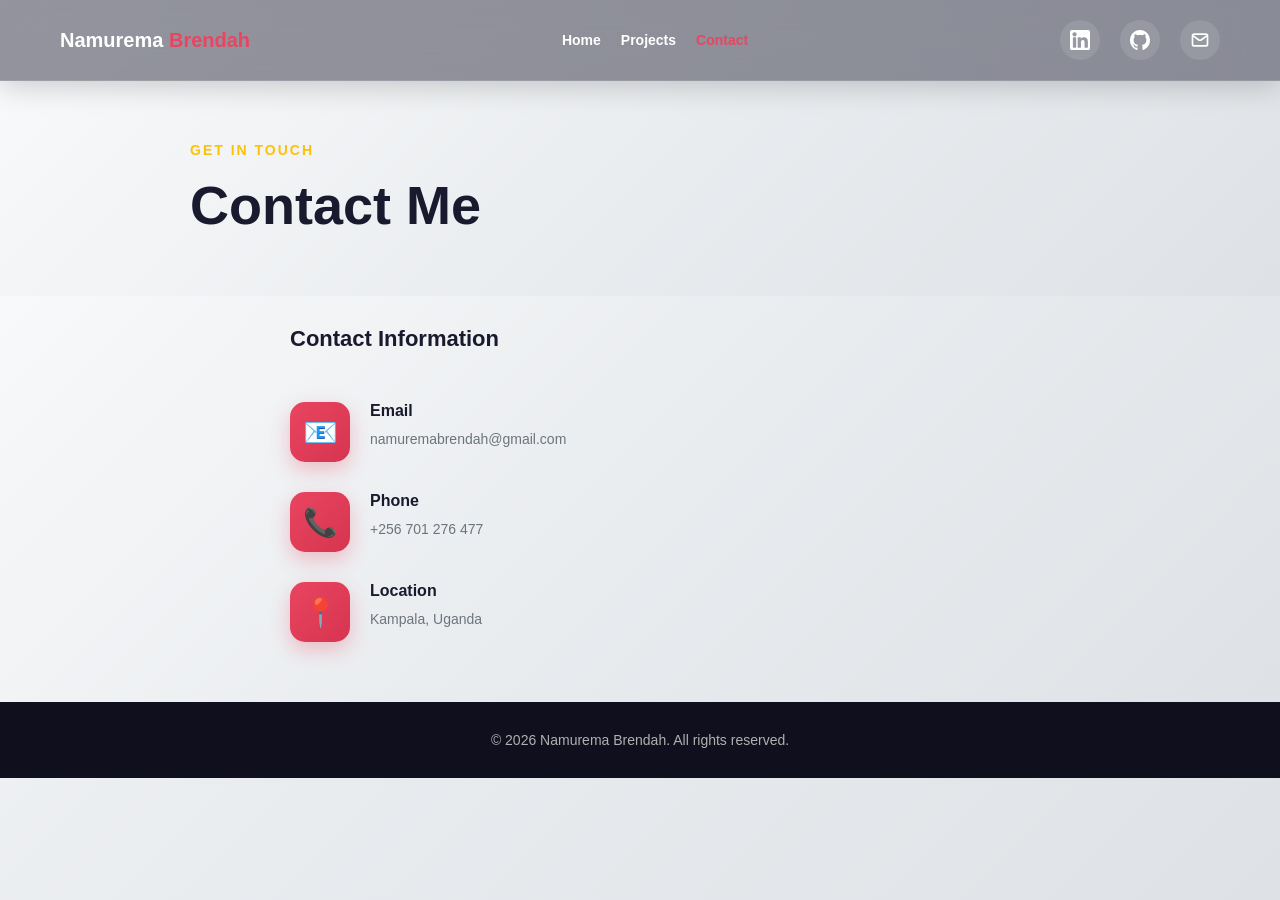
==== commit acc73a6b: "UI updates" ====
--- a/contact.html
+++ b/contact.html
@@ -22,7 +22,7 @@
                 <img src="assets/icons/linkedin-svgrepo-com.svg" alt="LinkedIn">
             </a>
             <a href="https://github.com/Namurema" class="icon-link">
-                <img src="assets/icons/github-svgrepo-com.svg" alt="Github">
+                <img src="assets/icons/github-142-svgrepo-com.svg" alt="Github">
             </a>
             <a href="mailto:namuremabrendah@gmail.com" class="icon-link">
                 <img src="assets/icons/email-svgrepo-com.svg" alt="Email">
--- a/css/styles.css
+++ b/css/styles.css
@@ -81,8 +81,8 @@
     display: flex;
     justify-content: space-between;
     align-items: center;
-    padding: 80px 60px;
-    min-height: calc(100vh - 84px);
+    padding: 40px 60px;
+    
     gap: 60px;
 }
 .hero-content {
@@ -465,7 +465,8 @@
 .project-card-image-wrapper img {
     width: 100%;
     height: 100%;
-    object-fit: contain;
+    object-fit: cover;
+    object-position: top center;
     display: block;
     transition: transform 0.4s ease;
 }
@@ -844,8 +845,11 @@
 }
 
 .project-image-wrapper img.mobile-img {
-    object-fit: contain;
+    object-fit: cover;
     background: #1a1a2e;
+    object-position: top center;
+    width: 100%;
+     height: 100%;
 }
 
 .project-item:hover .project-image-wrapper img {
